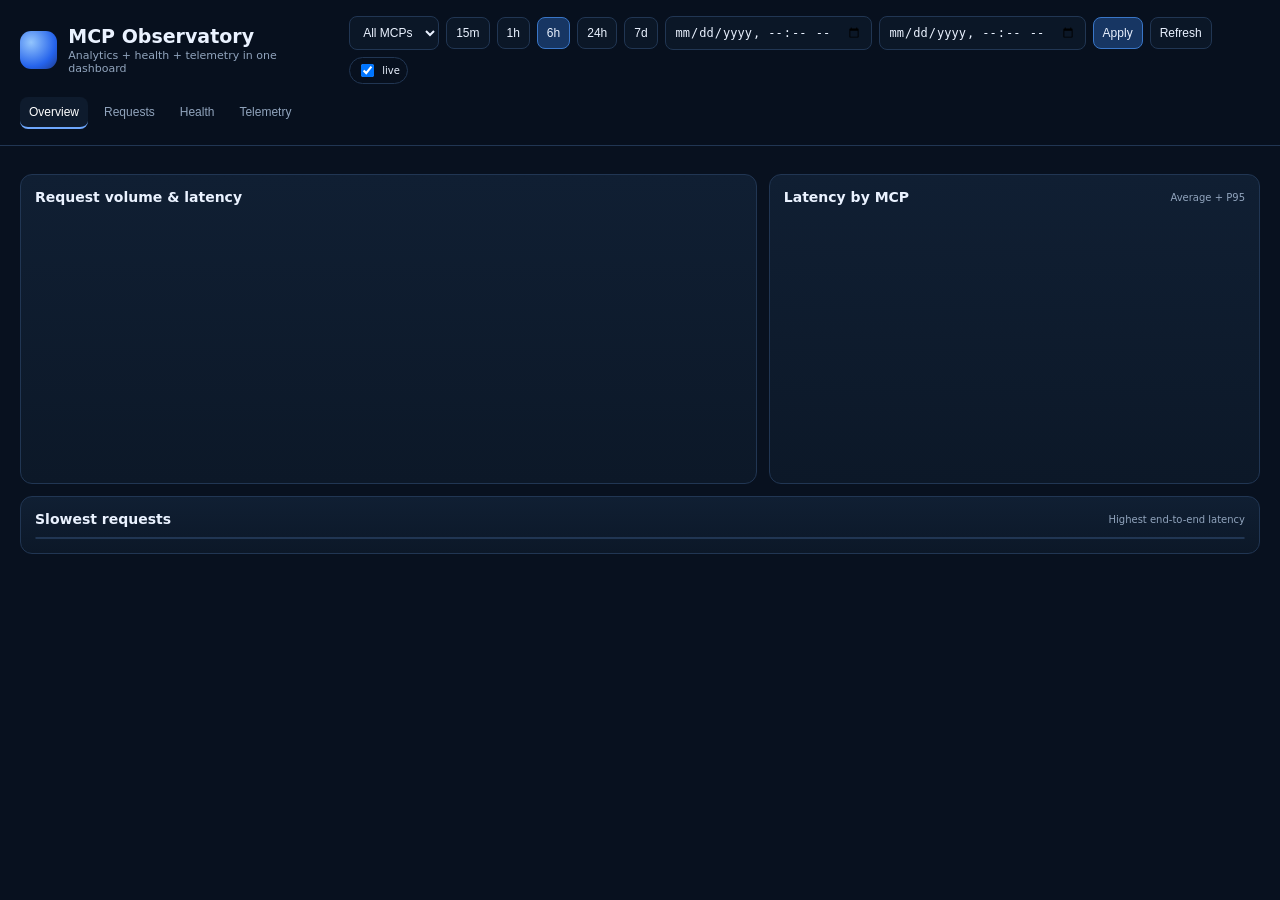
==== app/static/index.html @ 29e5685e "Add unified MCP observability dashboard" ====
<!doctype html>
<html lang="en">
<head>
<meta charset="utf-8"><meta name="viewport" content="width=device-width,initial-scale=1">
<title>MCP Observatory</title>
<link rel="icon" href="/static/favicon.svg" type="image/svg+xml">
<style>
:root{--bg:#08111f;--panel:#0e1b2d;--border:#213653;--text:#eaf2ff;--muted:#91a4bd;--accent:#6ea8ff;--ok:#4ed08a;--warn:#f6c85f;--bad:#ff6b7a;--cyan:#60d5e8}
*{box-sizing:border-box}body{margin:0;background:#08111f;color:var(--text);font-family:Inter,system-ui,sans-serif}header{position:sticky;top:0;z-index:5;background:#08111ff2;border-bottom:1px solid var(--border);backdrop-filter:blur(10px)}
.wrap,main{max-width:1550px;margin:auto;padding:16px 20px}.top{display:flex;justify-content:space-between;gap:16px;align-items:center}.brand{display:flex;gap:11px;align-items:center}.logo{width:38px;height:38px;border-radius:11px;background:radial-gradient(circle at 30% 30%,#93c5fd,#2563eb 65%,#1e3a8a)}
h1{font-size:19px;margin:0}.sub,.muted{color:var(--muted)}.sub{font-size:11px;margin-top:2px}.controls,.nav,.toolbar{display:flex;gap:7px;flex-wrap:wrap;align-items:center}
select,input,button{background:#0b1727;color:var(--text);border:1px solid var(--border);border-radius:8px;padding:8px 9px;font-size:12px}button{cursor:pointer}.primary,.preset.active{background:#173663;border-color:#3976c8}
.nav{margin-top:13px}.nav button{border:none;border-bottom:2px solid transparent;background:transparent;color:var(--muted)}.nav button.active{color:white;border-bottom-color:var(--accent);background:#0e1b2d}
.tab{display:none}.tab.active{display:block}.grid{display:grid;gap:12px}.kpis{grid-template-columns:repeat(7,minmax(120px,1fr))}.two{grid-template-columns:1.2fr .8fr}.health-grid{grid-template-columns:repeat(3,1fr)}
.card{background:linear-gradient(180deg,#101f33,#0c1828);border:1px solid var(--border);border-radius:12px;padding:14px}.kpi .label{font-size:10px;text-transform:uppercase;letter-spacing:.07em;color:var(--muted)}.kpi .value{font-size:24px;font-weight:700;margin-top:6px}.kpi .note{font-size:10px;color:var(--muted);margin-top:3px}
.section{display:flex;justify-content:space-between;align-items:center;margin-bottom:10px}.section h2{font-size:14px;margin:0}.section span{font-size:10px;color:var(--muted)}canvas{width:100%;height:250px}
.table-wrap{overflow:auto;max-height:560px;border:1px solid var(--border);border-radius:9px}table{border-collapse:collapse;width:100%;font-size:11px}thead{position:sticky;top:0;background:#0b1727;z-index:2}th,td{text-align:left;padding:9px 10px;border-bottom:1px solid #213653aa;white-space:nowrap}th{font-size:10px;text-transform:uppercase;color:#a2b4ca}tr:hover td{background:#355d8c1c}
.mono{font-family:ui-monospace,monospace}.ok{color:var(--ok)}.warn{color:var(--warn)}.bad{color:var(--bad)}.badge{display:inline-flex;align-items:center;gap:5px;border:1px solid var(--border);border-radius:999px;padding:3px 7px;font-size:10px}.dot{width:7px;height:7px;border-radius:50%;background:var(--muted)}.dot.ok{background:var(--ok)}.dot.warn{background:var(--warn)}.dot.bad{background:var(--bad)}
.kv{display:grid;grid-template-columns:1fr 1fr;gap:7px 12px;margin-top:12px}.kv div:nth-child(odd){color:var(--muted)}.kv div:nth-child(even){text-align:right}.grow{flex:1}.detail{white-space:normal;overflow-wrap:anywhere;max-width:620px}
pre{margin:0;background:#07101c;border:1px solid var(--border);border-radius:9px;padding:12px;max-height:620px;overflow:auto;font-size:10px;line-height:1.5}.empty{padding:30px;text-align:center;color:var(--muted)}.footer{font-size:10px;color:var(--muted);margin-top:12px}
@media(max-width:1100px){.kpis{grid-template-columns:repeat(3,1fr)}.two,.health-grid{grid-template-columns:1fr}}@media(max-width:650px){.kpis{grid-template-columns:repeat(2,1fr)}.top{align-items:flex-start;flex-direction:column}}
</style>
</head>
<body>
<header><div class="wrap">
<div class="top"><div class="brand"><div class="logo"></div><div><h1>MCP Observatory</h1><div class="sub">Analytics + health + telemetry in one dashboard</div></div></div>
<div class="controls">
<select id="mcpFilter"><option value="all">All MCPs</option></select>
<button class="preset" data-min="15">15m</button><button class="preset" data-min="60">1h</button><button class="preset active" data-min="360">6h</button><button class="preset" data-min="1440">24h</button><button class="preset" data-min="10080">7d</button>
<input id="fromInput" type="datetime-local"><input id="toInput" type="datetime-local"><button id="applyBtn" class="primary">Apply</button><button id="refreshBtn">Refresh</button><label class="badge"><input id="autoRefresh" type="checkbox" checked> live</label>
</div></div>
<div class="nav"><button class="active" data-tab="overview">Overview</button><button data-tab="requests">Requests</button><button data-tab="health">Health</button><button data-tab="telemetry">Telemetry</button></div>
</div></header>
<main>
<section id="tab-overview" class="tab active">
<div id="kpis" class="grid kpis"></div>
<div class="grid two" style="margin-top:12px"><div class="card"><div class="section"><h2>Request volume & latency</h2><span id="bucketLabel"></span></div><canvas id="timeline"></canvas></div>
<div class="card"><div class="section"><h2>Latency by MCP</h2><span>Average + P95</span></div><canvas id="mcpLatency"></canvas></div></div>
<div class="card" style="margin-top:12px"><div class="section"><h2>Slowest requests</h2><span>Highest end-to-end latency</span></div><div id="slowTable" class="table-wrap"></div></div>
</section>
<section id="tab-requests" class="tab"><div class="card"><div class="section"><h2>Request lifecycle</h2><span>Input/enqueue → MCP reply → OpenAI delivery</span></div>
<div class="toolbar"><select id="requestSort"><option value="newest">Newest first</option><option value="oldest">Oldest first</option><option value="slowest">Slowest first</option><option value="fastest">Fastest first</option><option value="reply_delay">Largest delivery overhead</option></select><label class="badge"><input id="errorsOnly" type="checkbox"> errors only</label><span class="grow"></span><span class="muted">Concurrent timing batches are labeled estimates.</span></div>
<div id="requestTable" class="table-wrap"></div></div></section>
<section id="tab-health" class="tab"><div class="section"><h2>Live health checks</h2><span id="healthUpdated"></span></div><div id="healthGrid" class="grid health-grid"></div><div class="footer">Direct health/readiness checks against existing tunnel clients. MCP server code is untouched.</div></section>
<section id="tab-telemetry" class="tab"><div class="grid two">
<div class="card"><div class="section"><h2>Lifecycle & system events</h2><span>Safe DEBUG metadata only</span></div><div class="toolbar"><select id="levelFilter"><option value="all">All levels</option><option value="debug">DEBUG</option><option value="info">INFO</option><option value="warn">WARN</option></select><input id="telemetrySearch" class="grow" placeholder="Search message, request ID or metadata"><button id="telemetrySearchBtn">Search</button></div><div id="telemetryTable" class="table-wrap"></div></div>
<div class="card"><div class="section"><h2>Raw telemetry inspector</h2><span>Status + Prometheus</span></div><div class="toolbar"><select id="rawMcp"></select><button id="rawStatusBtn">Status JSON</button><button id="rawMetricsBtn">Prometheus metrics</button></div><pre id="rawOutput">Select an MCP and telemetry source.</pre></div>
</div></section>
<div id="statusLine" class="footer"></div>
<script src="/static/app.js"></script>
</main></body></html>
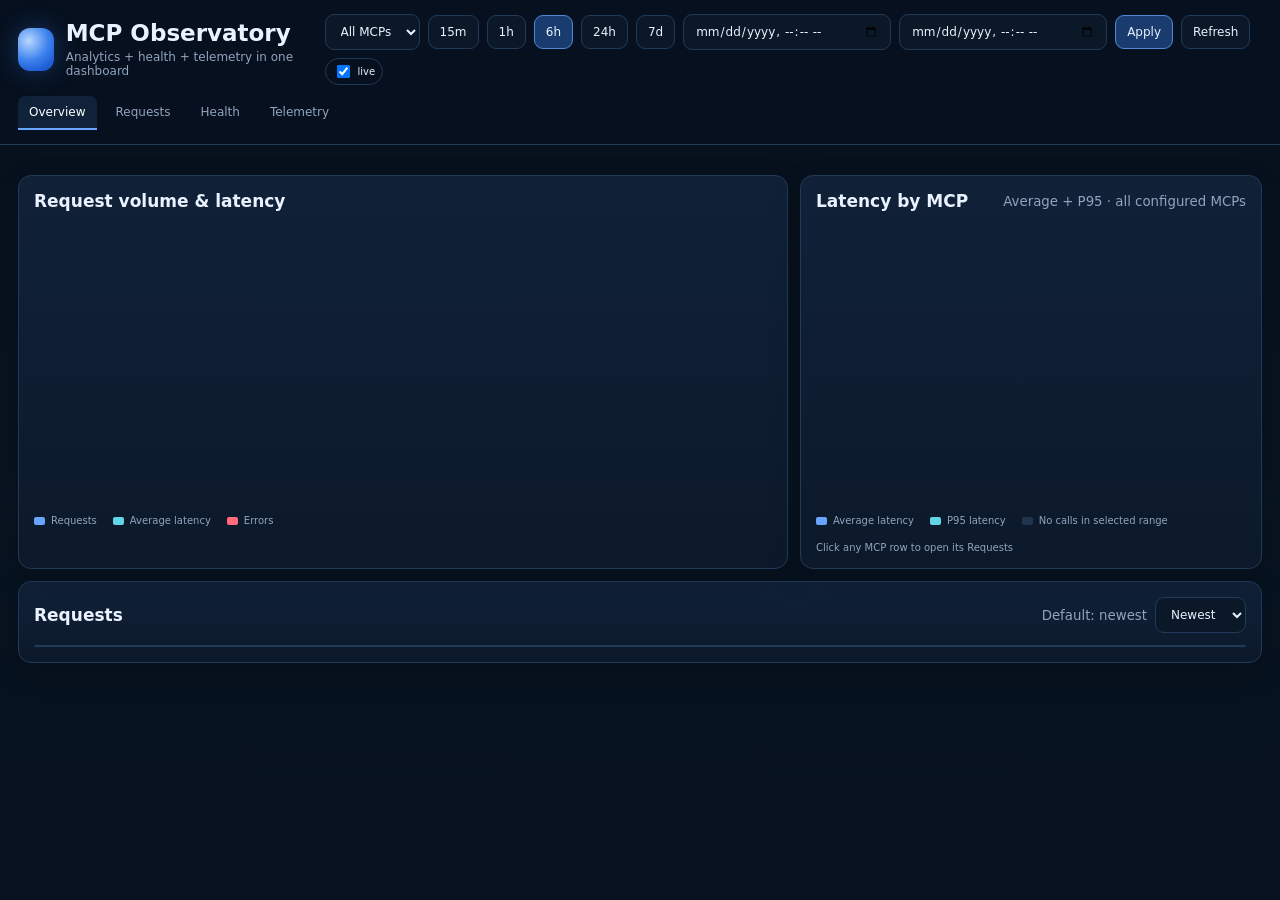
==== commit 6a4a73e6: "Add request drill-down and improve dashboard telemetry" ====
--- a/app/static/index.html
+++ b/app/static/index.html
@@ -5,47 +5,109 @@
 <title>MCP Observatory</title>
 <link rel="icon" href="/static/favicon.svg" type="image/svg+xml">
 <style>
-:root{--bg:#08111f;--panel:#0e1b2d;--border:#213653;--text:#eaf2ff;--muted:#91a4bd;--accent:#6ea8ff;--ok:#4ed08a;--warn:#f6c85f;--bad:#ff6b7a;--cyan:#60d5e8}
-*{box-sizing:border-box}body{margin:0;background:#08111f;color:var(--text);font-family:Inter,system-ui,sans-serif}header{position:sticky;top:0;z-index:5;background:#08111ff2;border-bottom:1px solid var(--border);backdrop-filter:blur(10px)}
-.wrap,main{max-width:1550px;margin:auto;padding:16px 20px}.top{display:flex;justify-content:space-between;gap:16px;align-items:center}.brand{display:flex;gap:11px;align-items:center}.logo{width:38px;height:38px;border-radius:11px;background:radial-gradient(circle at 30% 30%,#93c5fd,#2563eb 65%,#1e3a8a)}
-h1{font-size:19px;margin:0}.sub,.muted{color:var(--muted)}.sub{font-size:11px;margin-top:2px}.controls,.nav,.toolbar{display:flex;gap:7px;flex-wrap:wrap;align-items:center}
-select,input,button{background:#0b1727;color:var(--text);border:1px solid var(--border);border-radius:8px;padding:8px 9px;font-size:12px}button{cursor:pointer}.primary,.preset.active{background:#173663;border-color:#3976c8}
-.nav{margin-top:13px}.nav button{border:none;border-bottom:2px solid transparent;background:transparent;color:var(--muted)}.nav button.active{color:white;border-bottom-color:var(--accent);background:#0e1b2d}
-.tab{display:none}.tab.active{display:block}.grid{display:grid;gap:12px}.kpis{grid-template-columns:repeat(7,minmax(120px,1fr))}.two{grid-template-columns:1.2fr .8fr}.health-grid{grid-template-columns:repeat(3,1fr)}
-.card{background:linear-gradient(180deg,#101f33,#0c1828);border:1px solid var(--border);border-radius:12px;padding:14px}.kpi .label{font-size:10px;text-transform:uppercase;letter-spacing:.07em;color:var(--muted)}.kpi .value{font-size:24px;font-weight:700;margin-top:6px}.kpi .note{font-size:10px;color:var(--muted);margin-top:3px}
-.section{display:flex;justify-content:space-between;align-items:center;margin-bottom:10px}.section h2{font-size:14px;margin:0}.section span{font-size:10px;color:var(--muted)}canvas{width:100%;height:250px}
-.table-wrap{overflow:auto;max-height:560px;border:1px solid var(--border);border-radius:9px}table{border-collapse:collapse;width:100%;font-size:11px}thead{position:sticky;top:0;background:#0b1727;z-index:2}th,td{text-align:left;padding:9px 10px;border-bottom:1px solid #213653aa;white-space:nowrap}th{font-size:10px;text-transform:uppercase;color:#a2b4ca}tr:hover td{background:#355d8c1c}
-.mono{font-family:ui-monospace,monospace}.ok{color:var(--ok)}.warn{color:var(--warn)}.bad{color:var(--bad)}.badge{display:inline-flex;align-items:center;gap:5px;border:1px solid var(--border);border-radius:999px;padding:3px 7px;font-size:10px}.dot{width:7px;height:7px;border-radius:50%;background:var(--muted)}.dot.ok{background:var(--ok)}.dot.warn{background:var(--warn)}.dot.bad{background:var(--bad)}
-.kv{display:grid;grid-template-columns:1fr 1fr;gap:7px 12px;margin-top:12px}.kv div:nth-child(odd){color:var(--muted)}.kv div:nth-child(even){text-align:right}.grow{flex:1}.detail{white-space:normal;overflow-wrap:anywhere;max-width:620px}
-pre{margin:0;background:#07101c;border:1px solid var(--border);border-radius:9px;padding:12px;max-height:620px;overflow:auto;font-size:10px;line-height:1.5}.empty{padding:30px;text-align:center;color:var(--muted)}.footer{font-size:10px;color:var(--muted);margin-top:12px}
-@media(max-width:1100px){.kpis{grid-template-columns:repeat(3,1fr)}.two,.health-grid{grid-template-columns:1fr}}@media(max-width:650px){.kpis{grid-template-columns:repeat(2,1fr)}.top{align-items:flex-start;flex-direction:column}}
+:root{--bg:#07111f;--panel:#0d1a2c;--panel2:#10223a;--border:#223a59;--text:#eaf2ff;--muted:#91a4bd;--accent:#67a5ff;--cyan:#62d4e7;--ok:#4ed08a;--warn:#f4c85d;--bad:#ff6b7a;--telemetry-scale:1}
+*{box-sizing:border-box}body{margin:0;background:linear-gradient(180deg,#07101d,#081421 55%,#07111f);color:var(--text);font-family:Inter,ui-sans-serif,system-ui,-apple-system,BlinkMacSystemFont,"Segoe UI",sans-serif;min-height:100vh}
+header{position:sticky;top:0;z-index:20;background:rgba(7,17,31,.96);backdrop-filter:blur(12px);border-bottom:1px solid var(--border)}
+.wrap,main{max-width:1900px;margin:auto;padding:14px 18px}.top{display:flex;justify-content:space-between;gap:14px;align-items:center}.brand{display:flex;align-items:center;gap:12px}.logo{width:43px;height:43px;border-radius:12px;background:radial-gradient(circle at 30% 30%,#b8d7ff,#3d82ee 50%,#1e5dd4 80%);box-shadow:0 0 26px #3b82f655}
+h1{font-size:23px;line-height:1;margin:0}.sub{font-size:12px;color:var(--muted);margin-top:5px}.controls,.nav,.toolbar{display:flex;align-items:center;gap:8px;flex-wrap:wrap}
+select,input,button{background:#0b1828;color:var(--text);border:1px solid var(--border);border-radius:9px;padding:9px 11px;font:inherit;font-size:12px}button{cursor:pointer}button:hover{border-color:#416691;background:#11243a}.primary,.preset.active{background:#193b6d;border-color:#4c88d8}
+input[type=range]{padding:0;width:130px}.nav{margin-top:11px}.nav button{background:transparent;border:none;border-bottom:2px solid transparent;color:var(--muted);border-radius:7px 7px 0 0}.nav button.active{color:white;background:#10213a;border-bottom-color:var(--accent)}
+main{padding-top:18px;padding-bottom:60px}.tab{display:none}.tab.active{display:block}.grid{display:grid;gap:12px}.kpis{grid-template-columns:repeat(7,minmax(145px,1fr))}.two{grid-template-columns:minmax(0,1.25fr) minmax(0,.75fr)}.health-grid{grid-template-columns:repeat(3,minmax(280px,1fr))}
+.card{background:linear-gradient(180deg,#102138,#0c192a);border:1px solid var(--border);border-radius:13px;padding:15px;box-shadow:0 10px 30px #0003}.kpi .label{font-size:10px;letter-spacing:.09em;text-transform:uppercase;color:var(--muted)}.kpi .value{font-size:29px;font-weight:750;margin-top:7px}.kpi .note{font-size:11px;color:var(--muted);margin-top:3px}
+.section{display:flex;justify-content:space-between;align-items:center;gap:12px;margin-bottom:12px}.section h2{font-size:17px;margin:0}.section .right{display:flex;gap:8px;align-items:center;flex-wrap:wrap}.section small{color:var(--muted)}
+.muted{color:var(--muted)}.ok{color:var(--ok)}.warn{color:var(--warn)}.bad{color:var(--bad)}.mono{font-family:ui-monospace,SFMono-Regular,Menlo,Consolas,monospace}.badge{display:inline-flex;align-items:center;gap:5px;border:1px solid var(--border);border-radius:999px;padding:3px 7px;font-size:10px}.dot{width:7px;height:7px;border-radius:50%;background:var(--muted)}.dot.ok{background:var(--ok)}.dot.warn{background:var(--warn)}.dot.bad{background:var(--bad)}
+.range-status{font-size:10px;color:var(--muted);min-width:120px;text-align:right}
+canvas{display:block;width:100%;height:285px}.legend{display:flex;gap:16px;flex-wrap:wrap;color:var(--muted);font-size:10px;margin-top:7px}.legend span{display:flex;align-items:center;gap:6px}.sw{width:11px;height:8px;border-radius:2px;background:var(--accent)}.sw.cyan{background:var(--cyan)}.sw.bad{background:var(--bad)}
+.table-wrap{overflow:auto;max-height:590px;border:1px solid var(--border);border-radius:10px;background:#091524}.table-wrap table{border-collapse:collapse;width:100%;font-size:11px}thead{position:sticky;top:0;z-index:5;background:#0b1828}th,td{padding:10px 11px;border-bottom:1px solid #223a5980;text-align:left;white-space:nowrap}th{font-size:10px;text-transform:uppercase;letter-spacing:.06em;color:#9eb1c9}tbody tr{cursor:default}tbody tr.clickable{cursor:pointer}tbody tr.clickable:hover td{background:#31598520}.payload-pill{font-size:9px;border:1px solid #2c5b82;border-radius:999px;padding:2px 6px;color:#9fd8ff}.payload-pill.off{color:#70849d;border-color:#29405b}
+.kv{display:grid;grid-template-columns:1fr 1fr;gap:8px 12px;margin-top:12px;font-size:11px}.kv div:nth-child(odd){color:var(--muted)}.kv div:nth-child(even){text-align:right}
+.telemetry-wrap{overflow:auto;max-height:650px;border:1px solid var(--border);border-radius:10px;background:#071321}.telemetry-wrap table{border-collapse:collapse;min-width:calc(1650px * var(--telemetry-scale));width:max-content;font-size:calc(11px * var(--telemetry-scale))}.telemetry-wrap th,.telemetry-wrap td{padding:calc(9px * var(--telemetry-scale)) calc(10px * var(--telemetry-scale));white-space:nowrap}.telemetry-wrap .meta-preview{display:block;max-width:520px;overflow:hidden;text-overflow:ellipsis;white-space:nowrap}.telemetry-wrap tbody tr{cursor:pointer}.telemetry-wrap tbody tr:hover td{background:#31598520}
+pre{margin:0;background:#06101c;border:1px solid var(--border);border-radius:9px;padding:12px;overflow:auto;max-height:650px;font-size:11px;line-height:1.5;white-space:pre}.grow{flex:1}.empty{padding:36px;text-align:center;color:var(--muted)}.footer{font-size:10px;color:var(--muted);margin-top:12px}.info{cursor:help;border-bottom:1px dotted #7d94b1}
+.modal{position:fixed;inset:0;z-index:100;background:#0009;display:none;align-items:center;justify-content:center;padding:22px}.modal.open{display:flex}.modal-card{width:min(1180px,96vw);max-height:92vh;overflow:auto;background:#0b192b;border:1px solid #315278;border-radius:14px;box-shadow:0 24px 70px #000a}.modal-head{position:sticky;top:0;z-index:3;display:flex;justify-content:space-between;align-items:center;padding:15px 17px;background:#0b192bf7;border-bottom:1px solid var(--border)}.modal-head h3{margin:0;font-size:17px}.modal-body{padding:16px}.detail-grid{display:grid;grid-template-columns:repeat(4,1fr);gap:10px}.detail-box{background:#0a1625;border:1px solid var(--border);border-radius:9px;padding:10px}.detail-box .k{font-size:9px;color:var(--muted);text-transform:uppercase;letter-spacing:.06em}.detail-box .v{font-size:11px;margin-top:5px;overflow-wrap:anywhere}.payload-grid{display:grid;grid-template-columns:1fr 1fr;gap:12px;margin-top:14px}.payload-panel h4{margin:0 0 7px;font-size:13px}.payload-panel pre{max-height:470px;white-space:pre-wrap;word-break:break-word}.privacy-note{margin-top:10px;font-size:10px;color:var(--warn)}
+@media(max-width:1200px){.kpis{grid-template-columns:repeat(4,1fr)}.two,.health-grid{grid-template-columns:1fr}.payload-grid{grid-template-columns:1fr}}@media(max-width:720px){.kpis{grid-template-columns:repeat(2,1fr)}.top{align-items:flex-start;flex-direction:column}.detail-grid{grid-template-columns:repeat(2,1fr)}}
 </style>
 </head>
 <body>
 <header><div class="wrap">
-<div class="top"><div class="brand"><div class="logo"></div><div><h1>MCP Observatory</h1><div class="sub">Analytics + health + telemetry in one dashboard</div></div></div>
-<div class="controls">
-<select id="mcpFilter"><option value="all">All MCPs</option></select>
-<button class="preset" data-min="15">15m</button><button class="preset" data-min="60">1h</button><button class="preset active" data-min="360">6h</button><button class="preset" data-min="1440">24h</button><button class="preset" data-min="10080">7d</button>
-<input id="fromInput" type="datetime-local"><input id="toInput" type="datetime-local"><button id="applyBtn" class="primary">Apply</button><button id="refreshBtn">Refresh</button><label class="badge"><input id="autoRefresh" type="checkbox" checked> live</label>
-</div></div>
+<div class="top">
+  <div class="brand"><div class="logo"></div><div><h1>MCP Observatory</h1><div class="sub">Analytics + health + telemetry in one dashboard</div></div></div>
+  <div class="controls">
+    <select id="mcpFilter"><option value="all">All MCPs</option></select>
+    <button class="preset" data-min="15">15m</button><button class="preset" data-min="60">1h</button><button class="preset active" data-min="360">6h</button><button class="preset" data-min="1440">24h</button><button class="preset" data-min="10080">7d</button>
+    <input id="fromInput" type="datetime-local" title="From"><input id="toInput" type="datetime-local" title="To">
+    <button id="applyBtn" class="primary">Apply</button><button id="refreshBtn">Refresh</button>
+    <label class="badge"><input id="autoRefresh" type="checkbox" checked> live</label>
+    <span id="rangeStatus" class="range-status"></span>
+  </div>
+</div>
 <div class="nav"><button class="active" data-tab="overview">Overview</button><button data-tab="requests">Requests</button><button data-tab="health">Health</button><button data-tab="telemetry">Telemetry</button></div>
 </div></header>
+
 <main>
 <section id="tab-overview" class="tab active">
-<div id="kpis" class="grid kpis"></div>
-<div class="grid two" style="margin-top:12px"><div class="card"><div class="section"><h2>Request volume & latency</h2><span id="bucketLabel"></span></div><canvas id="timeline"></canvas></div>
-<div class="card"><div class="section"><h2>Latency by MCP</h2><span>Average + P95</span></div><canvas id="mcpLatency"></canvas></div></div>
-<div class="card" style="margin-top:12px"><div class="section"><h2>Slowest requests</h2><span>Highest end-to-end latency</span></div><div id="slowTable" class="table-wrap"></div></div>
+  <div id="kpis" class="grid kpis"></div>
+  <div class="grid two" style="margin-top:12px">
+    <div class="card"><div class="section"><h2>Request volume & latency</h2><small id="bucketLabel"></small></div><canvas id="timeline"></canvas><div class="legend"><span><i class="sw"></i>Requests</span><span><i class="sw cyan"></i>Average latency</span><span><i class="sw bad"></i>Errors</span></div></div>
+    <div class="card"><div class="section"><h2>Latency by MCP</h2><small>Average + P95 · all configured MCPs</small></div><canvas id="mcpLatency"></canvas><div class="legend"><span><i class="sw"></i>Average latency</span><span><i class="sw cyan"></i>P95 latency</span><span><i class="sw" style="background:#20344e"></i>No calls in selected range</span><span class="muted">Click any MCP row to open its Requests</span></div></div>
+  </div>
+  <div class="card" style="margin-top:12px">
+    <div class="section"><h2>Requests</h2><div class="right"><small>Default: newest</small><select id="overviewSort"><option value="newest">Newest</option><option value="slowest">Slowest</option><option value="fastest">Fastest</option><option value="oldest">Oldest</option></select></div></div>
+    <div id="overviewTable" class="table-wrap"></div>
+  </div>
 </section>
-<section id="tab-requests" class="tab"><div class="card"><div class="section"><h2>Request lifecycle</h2><span>Input/enqueue → MCP reply → OpenAI delivery</span></div>
-<div class="toolbar"><select id="requestSort"><option value="newest">Newest first</option><option value="oldest">Oldest first</option><option value="slowest">Slowest first</option><option value="fastest">Fastest first</option><option value="reply_delay">Largest delivery overhead</option></select><label class="badge"><input id="errorsOnly" type="checkbox"> errors only</label><span class="grow"></span><span class="muted">Concurrent timing batches are labeled estimates.</span></div>
-<div id="requestTable" class="table-wrap"></div></div></section>
-<section id="tab-health" class="tab"><div class="section"><h2>Live health checks</h2><span id="healthUpdated"></span></div><div id="healthGrid" class="grid health-grid"></div><div class="footer">Direct health/readiness checks against existing tunnel clients. MCP server code is untouched.</div></section>
-<section id="tab-telemetry" class="tab"><div class="grid two">
-<div class="card"><div class="section"><h2>Lifecycle & system events</h2><span>Safe DEBUG metadata only</span></div><div class="toolbar"><select id="levelFilter"><option value="all">All levels</option><option value="debug">DEBUG</option><option value="info">INFO</option><option value="warn">WARN</option></select><input id="telemetrySearch" class="grow" placeholder="Search message, request ID or metadata"><button id="telemetrySearchBtn">Search</button></div><div id="telemetryTable" class="table-wrap"></div></div>
-<div class="card"><div class="section"><h2>Raw telemetry inspector</h2><span>Status + Prometheus</span></div><div class="toolbar"><select id="rawMcp"></select><button id="rawStatusBtn">Status JSON</button><button id="rawMetricsBtn">Prometheus metrics</button></div><pre id="rawOutput">Select an MCP and telemetry source.</pre></div>
-</div></section>
+
+<section id="tab-requests" class="tab">
+  <div class="card">
+    <div class="section"><h2>Request lifecycle</h2><small>Click any row for input + output</small></div>
+    <div class="toolbar" style="margin-bottom:11px">
+      <select id="requestSort"><option value="newest">Newest first</option><option value="oldest">Oldest first</option><option value="slowest">Slowest first</option><option value="fastest">Fastest first</option><option value="reply_delay">Largest reply → delivery overhead</option></select>
+      <label class="badge"><input id="errorsOnly" type="checkbox"> errors only</label>
+      <span class="muted"><span class="info" title="End-to-end (E2E) is the elapsed time from the tunnel request/enqueue point until the response is delivered back to OpenAI.">E2E = End-to-end</span></span>
+    </div>
+    <div id="requestTable" class="table-wrap"></div>
+  </div>
+</section>
+
+<section id="tab-health" class="tab">
+  <div class="section"><h2>Live health checks</h2><small id="healthUpdated"></small></div>
+  <div id="healthGrid" class="grid health-grid"></div>
+  <div class="footer">Health and readiness are read from each existing OpenAI tunnel. Payload capture is separate and does not use raw HTTP debug logs.</div>
+</section>
+
+<section id="tab-telemetry" class="tab">
+  <div class="grid two">
+    <div class="card">
+      <div class="section"><h2>Lifecycle & system events</h2><small>Newest first by default · click a row for full metadata</small></div>
+      <div class="toolbar" style="margin-bottom:10px">
+        <select id="levelFilter"><option value="all">All levels</option><option value="debug">DEBUG</option><option value="info">INFO</option><option value="warn">WARN</option></select>
+        <select id="telemetryOrder"><option value="newest">Newest first</option><option value="oldest">Oldest first</option></select>
+        <input id="telemetrySearch" class="grow" placeholder="Search message, request ID or metadata"><button id="telemetrySearchBtn">Search</button>
+        <label class="badge"><input id="followNewest" type="checkbox" checked> follow newest</label>
+        <label class="badge">Scale <input id="telemetryScale" type="range" min="80" max="140" value="100" step="10"><span id="telemetryScaleLabel">100%</span></label>
+      </div>
+      <div id="telemetryTable" class="telemetry-wrap"></div>
+    </div>
+    <div class="card">
+      <div class="section"><h2>Raw telemetry inspector</h2><small id="rawSourceLabel">Status</small></div>
+      <div class="toolbar" style="margin-bottom:10px"><select id="rawMcp"></select><button id="rawStatusBtn">Status JSON</button><button id="rawMetricsBtn">Prometheus metrics</button><label class="badge"><input id="rawLive" type="checkbox" checked> auto-update</label></div>
+      <pre id="rawOutput">Loading…</pre>
+    </div>
+  </div>
+</section>
 <div id="statusLine" class="footer"></div>
+</main>
+
+<div id="requestModal" class="modal" role="dialog" aria-modal="true">
+  <div class="modal-card">
+    <div class="modal-head"><h3 id="requestModalTitle">Request details</h3><button data-close-modal="requestModal">Close</button></div>
+    <div id="requestModalBody" class="modal-body"></div>
+  </div>
+</div>
+<div id="telemetryModal" class="modal" role="dialog" aria-modal="true">
+  <div class="modal-card">
+    <div class="modal-head"><h3>Telemetry event</h3><button data-close-modal="telemetryModal">Close</button></div>
+    <div id="telemetryModalBody" class="modal-body"></div>
+  </div>
+</div>
 <script src="/static/app.js"></script>
-</main></body></html>
+</body>
+</html>
